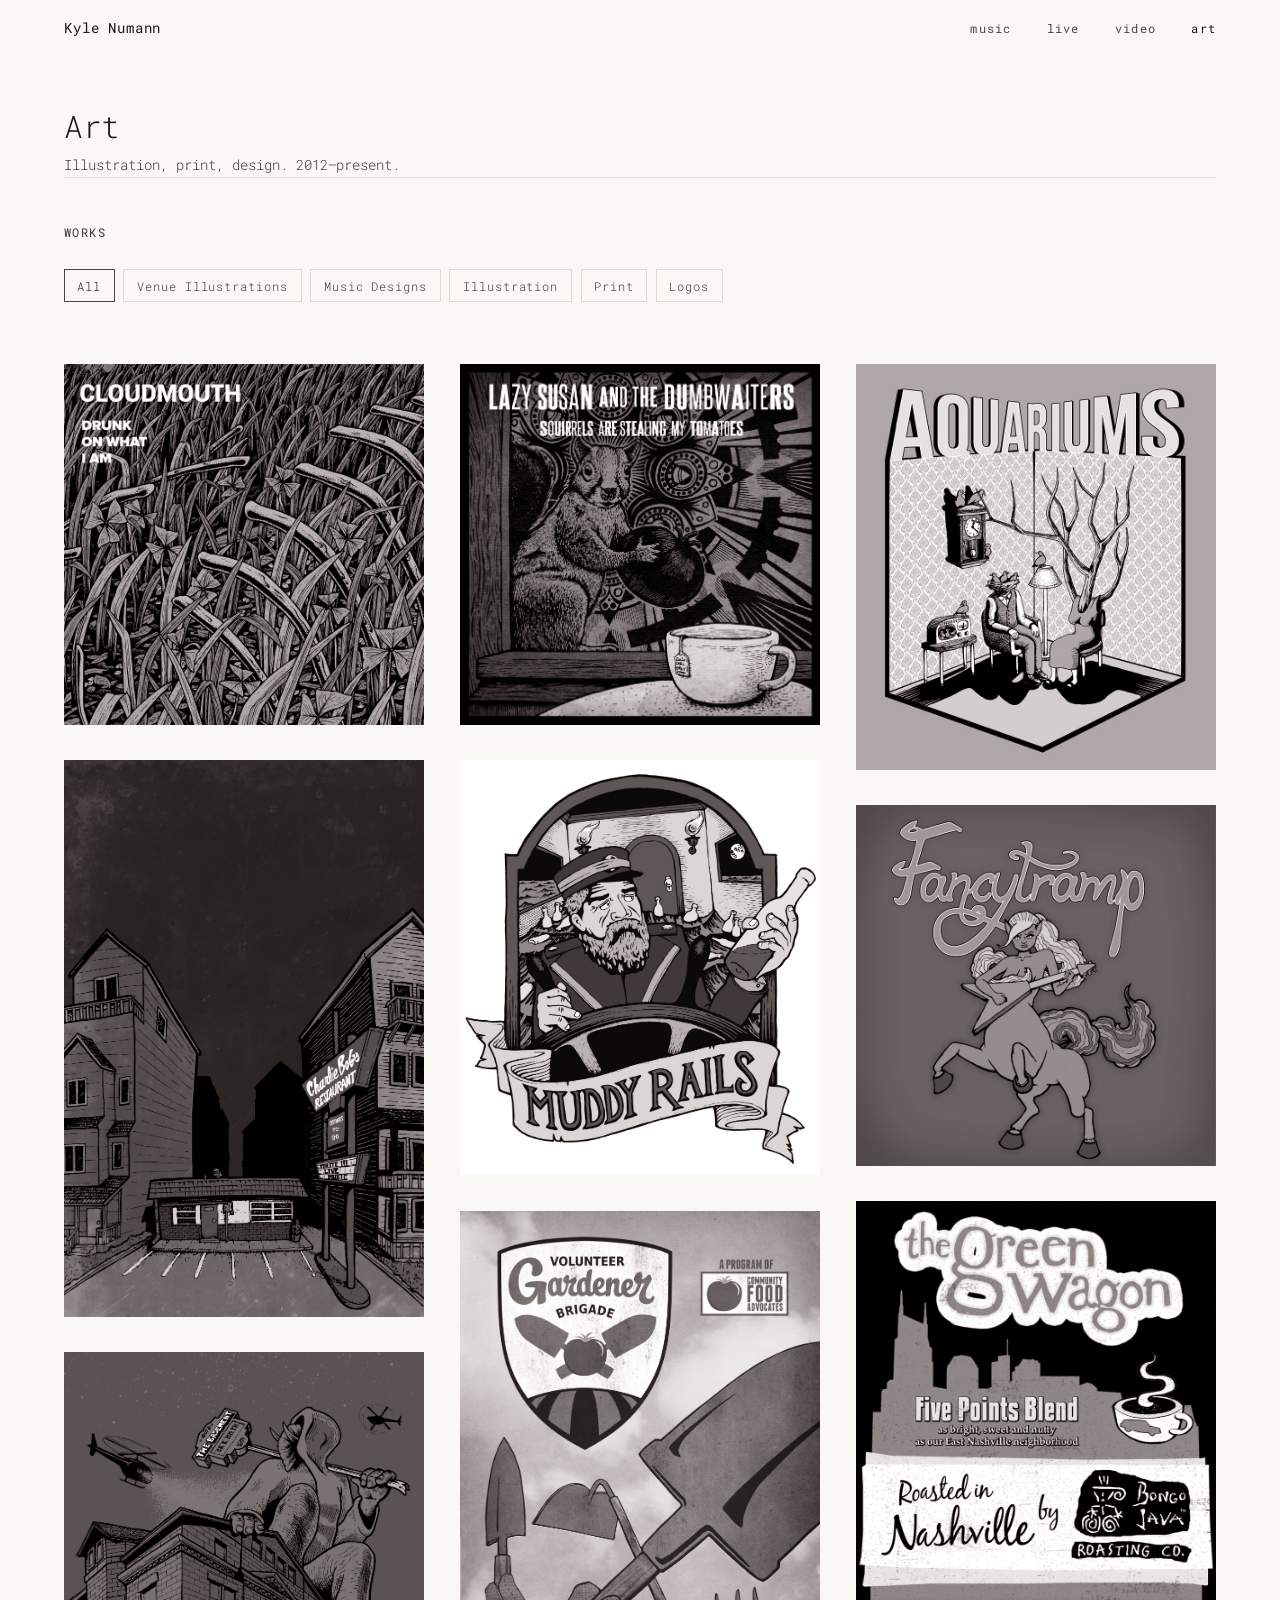
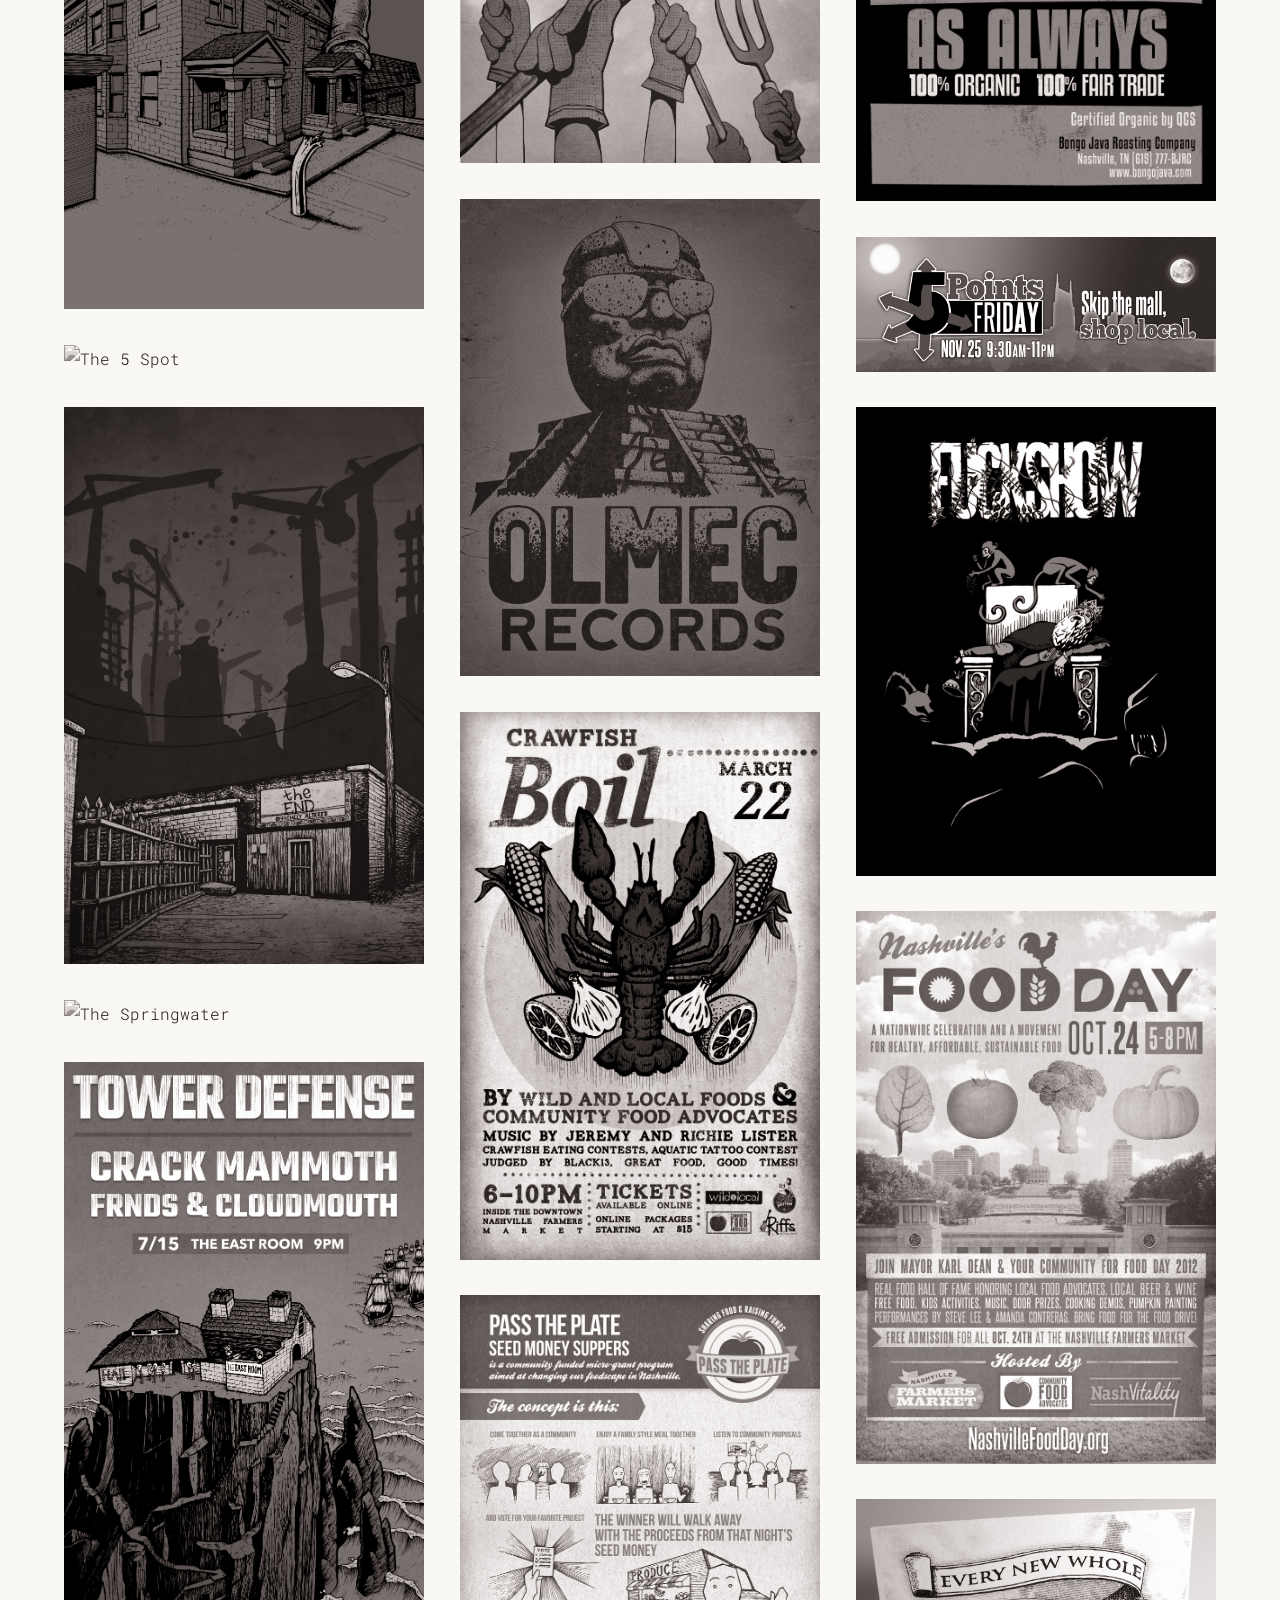
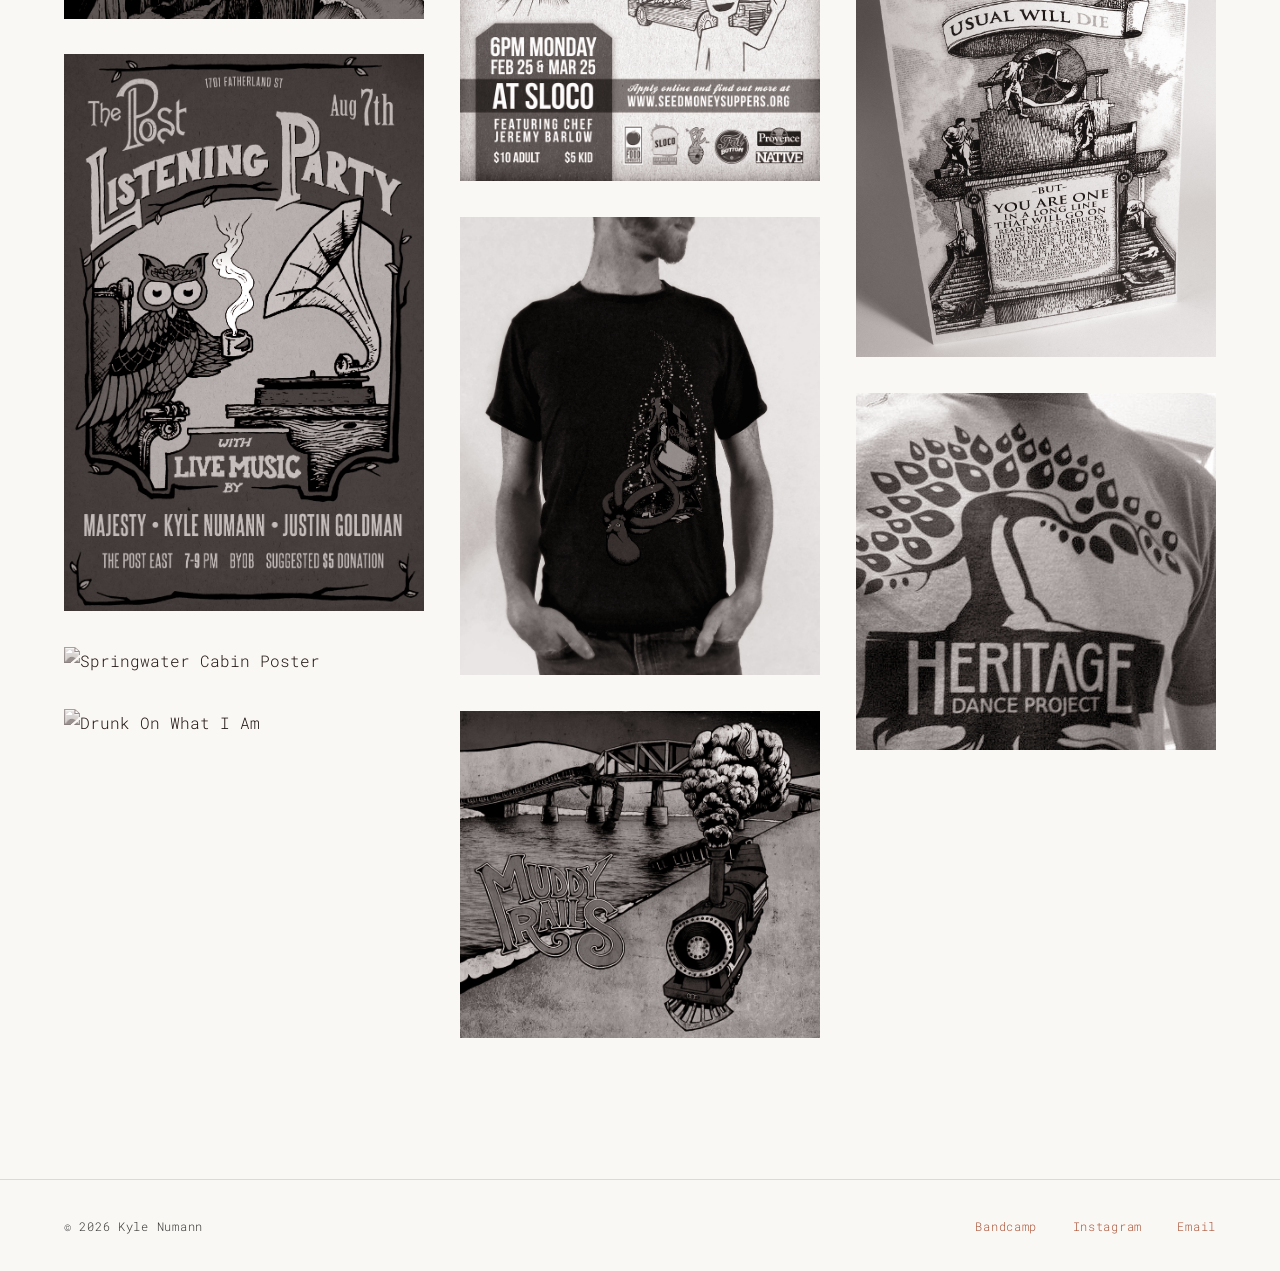
==== art/index.html @ a5feae53 "initial kyle works research and site build" ====
<!DOCTYPE html>
<html lang="en">
<head>
  <meta charset="UTF-8">
  <meta name="viewport" content="width=device-width, initial-scale=1.0">
  <title>Art — Kyle Numann</title>
  <meta name="description" content="Illustrations, prints, and visual work by Kyle Numann.">
  <link rel="stylesheet" href="/assets/css/main.css">
</head>
<body>

  <header class="site-header" role="banner">
    <div class="header-inner">
      <a href="/" class="site-logo">Kyle Numann</a>
      <nav class="site-nav" aria-label="Main navigation">
        <a href="/music/">music</a>
        <a href="/live/">live</a>
        <a href="/video/">video</a>
        <a href="/art/">art</a>
      </nav>
      <button class="nav-toggle" aria-label="Toggle navigation" aria-expanded="false">
        <span></span>
      </button>
    </div>
  </header>

  <main>
    <div class="wrap">

      <div class="page-header">
        <h1>Art</h1>
        <p class="intro">Illustration, print, design. 2012–present.</p>
      </div>

      <!-- Art Grid -->
      <section class="page-section" aria-labelledby="works-heading">
        <span class="section-label" id="works-heading">Works</span>

        <!-- Filter buttons -->
        <div class="art-filters" id="art-filters" role="group" aria-label="Filter by type">
          <button class="art-filter active" data-filter="all">All</button>
          <button class="art-filter" data-filter="venue-illustrations">Venue Illustrations</button>
          <button class="art-filter" data-filter="music-designs">Music Designs</button>
          <button class="art-filter" data-filter="Illustration">Illustration</button>
          <button class="art-filter" data-filter="Print">Print</button>
          <button class="art-filter" data-filter="Logos">Logos</button>
        </div>

        <!-- Filter description — shown when a collection filter is active -->
        <div class="art-filter-desc" id="art-filter-desc"></div>

        <!-- Grid rendered by main.js from content/data.js -->
        <div class="art-grid" id="art-grid" aria-live="polite">
          <p class="empty">Loading works…</p>
        </div>

      </section>

    </div>
  </main>

  <!-- Lightbox -->
  <div class="lightbox" id="lightbox" role="dialog" aria-modal="true" aria-label="Image viewer" tabindex="-1">
    <button class="lightbox__close" id="lightbox-close" aria-label="Close">×</button>
    <img class="lightbox__image" id="lightbox-image" src="" alt="">
    <div class="lightbox__caption" id="lightbox-caption"></div>
  </div>

  <footer class="site-footer" role="contentinfo">
    <div class="footer-inner">
      <div class="footer-copy">© 2026 Kyle Numann</div>
      <div class="footer-links">
        <a href="https://infinitelimb.bandcamp.com" target="_blank" rel="noopener">Bandcamp</a>
        <a href="https://instagram.com/kylenumann" target="_blank" rel="noopener">Instagram</a>
        <a href="mailto:kyle.numann@gmail.com">Email</a>
      </div>
    </div>
  </footer>

  <script src="/content/data.js"></script>
  <script src="/assets/js/main.js"></script>
</body>
</html>
---- assets/css/main.css ----
/* ============================================================
   KN WORKS — STYLESHEET
   Tweak the variables in :root to change the look.
   ============================================================ */

@import url('https://fonts.googleapis.com/css2?family=Roboto:wght@300;400&family=Roboto+Mono:ital,wght@0,300;0,400;0,500;1,300&display=swap');

/* ---- Custom Properties --------------------------------------- */
:root {
  /* Colors — light */
  --bg:         #f9f8f5;
  --fg:         #1a1916;
  --fg-dim:     #4a4845;
  --fg-faint:   #3a3836;
  --rule:       #dddad2;
  --accent-h:   0;
  --accent:     hsl(var(--accent-h) 50% 45%);
  --surface:    #f0efe9;

  /* Type */
  --mono:       'Roboto Mono', 'Courier New', monospace;
  --sans:       'Roboto', system-ui, sans-serif;

  --size-xs:    0.68rem;
  --size-sm:    0.8rem;
  --size-base:  0.9rem;
  --size-md:    1rem;
  --size-lg:    1.25rem;
  --size-xl:    1.75rem;
  --size-2xl:   2.75rem;
  --size-3xl:   4rem;

  /* Layout */
  --max-w:      100%;
  --gutter:     clamp(1.25rem, 5vw, 4rem);
  --nav-h:      3.25rem;

  /* Motion */
  --dur:        150ms;
  --ease:       cubic-bezier(0.4, 0, 0.2, 1);
}

@media (prefers-color-scheme: dark) {
  :root {
    --bg:       #111009;
    --fg:       #e4e2d8;
    --fg-dim:   #b8b6ac;
    --fg-faint: #c4c2b8;
    --rule:     #2a2824;
    --surface:  #1a1916;
    --accent:   hsl(var(--accent-h) 50% 62%);
  }
}

/* ---- Proportional scaling above laptop ----------------------- */
@media (min-width: 1024px) {
  html {
    /* 16px at 1024 → ~22px at 1920 → ~25px at 2560 → ~33px at 3840 */
    font-size: calc(10px + 0.6vw);
  }
}

/* ---- Reset --------------------------------------------------- */
*, *::before, *::after { box-sizing: border-box; margin: 0; padding: 0; }
html { color-scheme: light dark; scroll-behavior: smooth; }
body {
  font-family: var(--mono);
  font-size: var(--size-base);
  font-weight: 300;
  line-height: 1.7;
  background: var(--bg);
  color: var(--fg);
  -webkit-font-smoothing: antialiased;
}
img, video { display: block; max-width: 100%; height: auto; }
a { color: inherit; text-decoration: none; }
ul, ol { list-style: none; }
button { font: inherit; background: none; border: none; cursor: pointer; color: inherit; }

/* ---- Site Header -------------------------------------------- */
.site-header {
  position: sticky;
  top: 0;
  z-index: 100;
  height: var(--nav-h);
  background: var(--bg);
  border-bottom: 1px solid transparent;
  transition: border-color var(--dur) var(--ease);
}
.site-header.scrolled { border-color: var(--rule); }

.header-inner {
  display: flex;
  align-items: center;
  justify-content: space-between;
  height: 100%;
  max-width: var(--max-w);
  margin-inline: auto;
  padding-inline: var(--gutter);
}

.site-logo {
  font-size: var(--size-sm);
  font-weight: 400;
  letter-spacing: 0.06em;
  color: var(--fg);
}
.site-logo:hover { color: var(--fg-dim); }

.site-nav {
  display: flex;
  gap: 2rem;
}
.site-nav a {
  font-size: var(--size-xs);
  font-weight: 400;
  letter-spacing: 0.1em;
  color: var(--fg-dim);
  transition: color var(--dur);
}
.site-nav a:hover,
.site-nav a[aria-current="page"] { color: var(--fg); }

.nav-toggle {
  display: none;
  width: 32px; height: 32px;
  align-items: center;
  justify-content: center;
}
.nav-toggle span,
.nav-toggle span::before,
.nav-toggle span::after {
  display: block;
  width: 18px; height: 1px;
  background: var(--fg);
  transition: transform 200ms var(--ease), opacity var(--dur) var(--ease);
}
.nav-toggle span { position: relative; }
.nav-toggle span::before,
.nav-toggle span::after { content: ''; position: absolute; left: 0; }
.nav-toggle span::before { top: -5px; }
.nav-toggle span::after  { top:  5px; }
.nav-toggle[aria-expanded="true"] span { background: transparent; }
.nav-toggle[aria-expanded="true"] span::before { transform: rotate(45deg) translate(3px, 3px); }
.nav-toggle[aria-expanded="true"] span::after  { transform: rotate(-45deg) translate(3px, -3px); }

@media (max-width: 600px) {
  .nav-toggle { display: flex; }
  .site-nav {
    display: none;
    position: fixed;
    inset: var(--nav-h) 0 0 0;
    background: var(--bg);
    flex-direction: column;
    padding: 2rem var(--gutter);
    gap: 0;
    border-top: 1px solid var(--rule);
  }
  .site-nav.open { display: flex; }
  .site-nav a {
    font-size: var(--size-md);
    padding-block: 0.85rem;
    border-bottom: 1px solid var(--rule);
  }
}

/* ---- Layout -------------------------------------------------- */
.wrap {
  max-width: var(--max-w);
  margin-inline: auto;
  padding-inline: var(--gutter);
}

.page-section {
  padding-block: 2.5rem;
  border-top: 1px solid var(--rule);
}
.page-section:first-child { border-top: none; }

.section-label {
  font-size: var(--size-xs);
  font-weight: 400;
  letter-spacing: 0.12em;
  color: var(--fg-faint);
  text-transform: uppercase;
  margin-bottom: 1.5rem;
  display: block;
}

/* ---- Site Footer -------------------------------------------- */
.site-footer {
  border-top: 1px solid var(--rule);
  padding-block: 2rem;
  margin-top: 4rem;
}
.footer-inner {
  display: flex;
  align-items: center;
  justify-content: space-between;
  flex-wrap: wrap;
  gap: 1rem;
  max-width: var(--max-w);
  margin-inline: auto;
  padding-inline: var(--gutter);
}
.footer-links {
  display: flex;
  gap: 2rem;
}
.footer-links a {
  font-size: var(--size-xs);
  color: var(--accent);
  letter-spacing: 0.06em;
}
.footer-links a:hover { opacity: 0.7; }
.footer-copy {
  font-size: var(--size-xs);
  color: var(--fg-faint);
  letter-spacing: 0.06em;
}

/* ---- Home: Intro -------------------------------------------- */
.home-intro {
  padding-block: clamp(2rem, 5vw, 3.5rem) 2rem;
  display: grid;
  grid-template-columns: 1fr 1fr;
  grid-template-rows: auto;
  column-gap: 3rem;
  align-items: start;
}
.home-intro__text { grid-column: 1; }
.home-intro__photo {
  grid-column: 2;
  grid-row: 1 / 4;
  width: 100%;
  align-self: start;
  margin-top: -1.5rem;
  margin-right: -2rem;
  margin-bottom: -3rem;
  position: relative;
  overflow: visible;
}
.home-intro__photo img {
  width: 100%;
  height: auto;
  display: block;
  opacity: 1;
  filter: grayscale(0.8);
  mask-image: linear-gradient(to bottom, rgba(0,0,0,0.6) 0%, rgba(0,0,0,0.3) 60%, transparent 100%);
  -webkit-mask-image: linear-gradient(to bottom, rgba(0,0,0,0.6) 0%, rgba(0,0,0,0.3) 60%, transparent 100%);
  transition: opacity 400ms var(--ease), filter 400ms var(--ease);
}
.home-intro__photo img:hover {
  opacity: 1;
  filter: grayscale(0);
}
.home-intro__name {
  font-size: clamp(var(--size-lg), 2vw, var(--size-xl));
  font-weight: 300;
  letter-spacing: -0.02em;
  line-height: 1.05;
  margin-bottom: 0.5rem;
}
.home-intro__sub {
  font-size: var(--size-sm);
  color: var(--fg-dim);
  letter-spacing: 0.06em;
  margin-bottom: 1.5rem;
}
@media (max-width: 540px) {
  .home-intro { grid-template-columns: 1fr; }
  .home-intro__photo { display: none; }
}
.home-intro__bio {
  font-size: var(--size-base);
  color: var(--fg-dim);
  font-weight: 300;
  max-width: 52ch;
  line-height: 1.75;
}
.home-intro__bio a {
  color: var(--accent);
  border-bottom: 1px solid transparent;
}
.home-intro__bio a:hover { border-color: var(--accent); }
.home-intro__links {
  display: flex;
  flex-wrap: wrap;
  gap: 0.25rem 1.5rem;
  margin-top: 1.75rem;
}
.home-intro__link {
  font-size: var(--size-xs);
  letter-spacing: 0.1em;
  color: var(--accent);
}
.home-intro__link:hover { opacity: 0.7; }

/* ---- Latest release (home) ---------------------------------- */
.latest-release__title {
  font-size: var(--size-md);
  font-weight: 400;
  letter-spacing: 0.02em;
  margin-bottom: 0.3rem;
}
.latest-release__meta {
  font-size: var(--size-xs);
  color: var(--fg-faint);
  letter-spacing: 0.06em;
  margin-bottom: 1.25rem;
}
.latest-release__embed {
  max-width: 560px;
  margin-bottom: 1rem;
}
.latest-release__link {
  font-size: var(--size-xs);
  color: var(--accent);
  letter-spacing: 0.08em;
}
.latest-release__link:hover { opacity: 0.7; }

/* ---- Row list (shows, releases) ----------------------------- */
.row-list { width: 100%; }

.row-item {
  display: grid;
  grid-template-columns: 9rem 1fr auto;
  align-items: baseline;
  gap: 0 2rem;
  padding-block: 0.65rem;
  border-bottom: 1px solid var(--rule);
  font-size: var(--size-sm);
  transition: background var(--dur);
}
.row-item:first-child { border-top: 1px solid var(--rule); }

.row-item__date {
  color: var(--fg-faint);
  font-size: var(--size-xs);
  letter-spacing: 0.05em;
  white-space: nowrap;
}
.row-item__main { color: var(--fg); }
.row-item__main strong { font-weight: 400; }
.row-item__sub {
  display: block;
  font-size: var(--size-xs);
  color: var(--fg-faint);
  margin-top: 0.1rem;
}
.row-item__tag {
  font-size: var(--size-xs);
  color: var(--fg-faint);
  letter-spacing: 0.06em;
  white-space: nowrap;
  text-align: right;
}
.row-item__tag a { color: var(--accent); }
.row-item__tag a:hover { opacity: 0.7; }

/* Upcoming highlight */
.row-item--upcoming .row-item__date { color: var(--fg-dim); }
.row-item--upcoming .row-item__main { color: var(--fg); }

@media (max-width: 640px) {
  .row-item {
    grid-template-columns: 7rem 1fr;
    grid-template-rows: auto auto;
  }
  .row-item__tag {
    grid-column: 2;
    text-align: left;
    margin-top: 0.15rem;
  }
}

/* ---- Year divider ------------------------------------------- */
.year-divider {
  font-size: var(--size-xs);
  color: var(--fg-faint);
  letter-spacing: 0.1em;
  padding-block: 1.5rem 0.5rem;
}
.year-divider:first-child { padding-top: 0; }

/* ---- Release list ------------------------------------------- */
.release-list { width: 100%; }

.release-item {
  display: grid;
  grid-template-columns: 4.5rem 1fr auto;
  align-items: center;
  gap: 0 1.25rem;
  padding-block: 0.75rem;
  border-bottom: 1px solid var(--rule);
  font-size: var(--size-sm);
}
.release-item:first-child { border-top: 1px solid var(--rule); }

.release-item__cover {
  width: 4.5rem;
  height: 4.5rem;
  background: var(--surface);
  border: 1px solid var(--rule);
  overflow: hidden;
}
.release-item__cover img {
  width: 100%;
  height: 100%;
  object-fit: cover;
  filter: grayscale(0.6);
  transition: filter 300ms var(--ease);
}
.release-item:hover .release-item__cover img { filter: grayscale(0); }

.release-item__year {
  font-size: var(--size-xs);
  color: var(--fg-faint);
  letter-spacing: 0.05em;
}
.release-item__title { color: var(--fg); font-weight: 400; }
.release-item__artist {
  display: block;
  font-size: var(--size-xs);
  color: var(--fg-faint);
  margin-top: 0.1rem;
}
.release-item__type {
  font-size: var(--size-xs);
  color: var(--fg-faint);
  letter-spacing: 0.05em;
}
.release-item__link {
  font-size: var(--size-xs);
  color: var(--accent);
  letter-spacing: 0.05em;
}
.release-item__link:hover { opacity: 0.7; }

@media (max-width: 640px) {
  .release-item {
    grid-template-columns: 3.5rem 1fr;
  }
  .release-item__cover { width: 3.5rem; height: 3.5rem; }
  .release-item__link {
    grid-column: 2;
    margin-top: 0.15rem;
  }
}

/* ---- Projects list ------------------------------------------ */
.project-list { width: 100%; }
.project-item {
  display: grid;
  grid-template-columns: 1fr auto;
  align-items: baseline;
  gap: 0 2rem;
  padding-block: 0.85rem;
  border-bottom: 1px solid var(--rule);
}
.project-item:first-child { border-top: 1px solid var(--rule); }
.project-item__name {
  font-size: var(--size-md);
  font-weight: 300;
  color: var(--fg);
}
.project-item__name a { color: var(--accent); }
.project-item__name a:hover { opacity: 0.7; }
.project-item__desc {
  font-size: var(--size-xs);
  color: var(--fg-faint);
  margin-top: 0.2rem;
  display: block;
}
.project-item__link {
  font-size: var(--size-xs);
  color: var(--accent);
  letter-spacing: 0.08em;
}
.project-item__link:hover { opacity: 0.7; }

/* ---- Page header -------------------------------------------- */
.page-header {
  padding-block: clamp(1.75rem, 4vw, 3rem) 0;
}
.page-header h1 {
  font-size: clamp(var(--size-lg), 3vw, var(--size-xl));
  font-weight: 300;
  letter-spacing: -0.01em;
  line-height: 1.1;
}
.page-header .intro {
  margin-top: 0.6rem;
  font-size: var(--size-sm);
  color: var(--fg-faint);
  font-weight: 300;
  max-width: 60ch;
}

/* ---- Ambient Sundays block ---------------------------------- */
.as-block {
  padding: 2rem 0;
}
.as-block__title {
  font-size: var(--size-md);
  font-weight: 400;
  letter-spacing: 0.02em;
  margin-bottom: 0.4rem;
}
.as-block__desc {
  font-size: var(--size-sm);
  color: var(--fg-dim);
  max-width: 55ch;
  margin-bottom: 1rem;
}
.as-block__links {
  display: flex;
  gap: 2rem;
}
.as-block__links a {
  font-size: var(--size-xs);
  color: var(--accent);
  letter-spacing: 0.08em;
}
.as-block__links a:hover { opacity: 0.7; }

/* ---- Embed -------------------------------------------------- */
.embed-wrap {
  border: 1px solid var(--rule);
}
.embed-wrap iframe {
  display: block;
  width: 100%;
  border: none;
}
.embeds { display: flex; flex-direction: column; gap: 1px; max-width: 560px; }

/* ---- Video grid --------------------------------------------- */
.video-list { display: flex; flex-direction: column; gap: 3rem; }
.video-item__embed {
  position: relative;
  aspect-ratio: 16/9;
  background: var(--surface);
  border: 1px solid var(--rule);
}
.video-item__embed iframe {
  position: absolute;
  inset: 0;
  width: 100%; height: 100%;
  border: none;
}
.video-item__info {
  display: flex;
  align-items: baseline;
  gap: 1.5rem;
  margin-top: 0.65rem;
  flex-wrap: wrap;
}
.video-item__title {
  font-size: var(--size-sm);
  font-weight: 400;
  color: var(--fg);
}
.video-item__meta {
  font-size: var(--size-xs);
  color: var(--fg-faint);
  letter-spacing: 0.05em;
}

/* ---- Art grid ----------------------------------------------- */
.art-filter-desc {
  font-size: var(--size-xs);
  color: var(--fg-faint);
  max-width: 60ch;
  line-height: 1.6;
  margin-bottom: 0.5rem;
}
.art-filter-desc:empty { display: none; }

.art-filters {
  display: flex;
  gap: 0.5rem;
  flex-wrap: wrap;
  margin-bottom: 2rem;
}
.art-filter {
  font-size: var(--size-xs);
  letter-spacing: 0.08em;
  padding: 0.3rem 0.7rem;
  border: 1px solid var(--rule);
  color: var(--fg-faint);
  cursor: pointer;
  transition: all var(--dur) var(--ease);
}
.art-filter:hover,
.art-filter.active {
  border-color: var(--fg-dim);
  color: var(--fg);
}

.art-grid {
  columns: 3;
  column-gap: 2rem;
  padding: 1.5rem 0;
}
.art-item {
  break-inside: avoid;
  margin-bottom: 2rem;
  cursor: pointer;
  position: relative;
  overflow: hidden;
  display: block;
}
.art-item::after {
  content: '';
  position: absolute;
  inset: 0;
  background: var(--accent);
  opacity: 0.08;
  mix-blend-mode: color;
  pointer-events: none;
  transition: opacity 500ms ease;
}
.art-item:hover::after { opacity: 0; }
.art-item img {
  display: block;
  width: 100%;
  filter: grayscale(1);
  transition: filter 500ms ease;
}
.art-item:hover img {
  filter: grayscale(0);
}
.art-item__overlay {
  position: absolute;
  bottom: 0; left: 0; right: 0;
  background: linear-gradient(transparent, rgba(0,0,0,0.75));
  padding: 1.25rem 0.85rem 0.85rem;
  opacity: 0;
  transition: opacity 500ms ease;
}
.art-item:hover .art-item__overlay { opacity: 1; }
.art-item__title {
  font-size: var(--size-xs);
  color: rgba(255,255,255,0.9);
  font-weight: 400;
  letter-spacing: 0.04em;
}
.art-item__type {
  font-size: 0.62rem;
  color: rgba(255,255,255,0.5);
  letter-spacing: 0.06em;
  margin-top: 0.1rem;
}

@media (max-width: 760px) { .art-grid { columns: 2; } }
@media (max-width: 440px) { .art-grid { columns: 1; } }

/* ---- Home: Featured art ------------------------------------- */
.home-art {
  display: grid;
  grid-template-columns: repeat(4, 1fr);
  gap: 2rem;
}
.home-art__item {
  cursor: pointer;
  position: relative;
  overflow: hidden;
}
.home-art__item::after {
  content: '';
  position: absolute;
  inset: 0;
  background: var(--accent);
  opacity: 0.08;
  mix-blend-mode: color;
  pointer-events: none;
  transition: opacity 500ms ease;
}
.home-art__item:hover::after { opacity: 0;
  aspect-ratio: 1;
}
.home-art__item img {
  display: block;
  width: 100%;
  height: 100%;
  object-fit: cover;
  filter: grayscale(1);
  transition: filter 350ms var(--ease);
}
.home-art__item:hover img { filter: grayscale(0); }
.home-art__link {
  display: block;
  font-size: var(--size-xs);
  color: var(--accent);
  letter-spacing: 0.08em;
  margin-top: 1.25rem;
}
.home-art__link:hover { opacity: 0.7; }
@media (max-width: 540px) { .home-art { grid-template-columns: repeat(2, 1fr); } }

/* ---- Lightbox ----------------------------------------------- */
.lightbox {
  position: fixed;
  inset: 0;
  z-index: 200;
  background: color-mix(in srgb, var(--bg) 95%, transparent);
  backdrop-filter: blur(16px);
  display: flex;
  flex-direction: column;
  align-items: center;
  overflow-y: auto;
  padding: 3rem 2rem 4rem;
  opacity: 0;
  pointer-events: none;
  transition: opacity 200ms var(--ease);
}
.lightbox.open { opacity: 1; pointer-events: all; }
.lightbox__image {
  max-width: min(100%, 1400px);
  box-shadow: 0 0 0 1px var(--rule);
  cursor: zoom-in;
  transition: transform 300ms ease;
  transform-origin: top center;
}
.lightbox__image.zoomed {
  max-width: none;
  width: 150%;
  cursor: zoom-out;
}
.lightbox__close {
  position: fixed;
  top: 1.25rem; right: 1.5rem;
  font-size: var(--size-sm);
  font-weight: 400;
  letter-spacing: 0.08em;
  color: var(--fg);
  line-height: 1;
  padding: 0.5rem 0.75rem;
  z-index: 201;
  background: color-mix(in srgb, var(--bg) 85%, transparent);
  backdrop-filter: blur(8px);
  border: 1px solid var(--rule);
}
.lightbox__close:hover { color: var(--fg); background: var(--bg); }
.lightbox__caption {
  margin-top: 1rem;
  font-size: var(--size-xs);
  color: var(--fg-faint);
  letter-spacing: 0.06em;
  text-align: center;
  flex-shrink: 0;
}

/* ---- Empty state -------------------------------------------- */
.empty {
  font-size: var(--size-sm);
  color: var(--fg-faint);
  padding-block: 1.5rem 0;
  font-style: italic;
}

/* ---- Collections -------------------------------------------- */
.collection-list { display: flex; flex-direction: column; gap: 0; }
.collection-item {
  padding-block: 0.85rem;
  border-bottom: 1px solid var(--rule);
}
.collection-item:first-child { border-top: 1px solid var(--rule); }
.collection-item__title {
  font-size: var(--size-sm);
  font-weight: 400;
  color: var(--fg);
  margin-bottom: 0.2rem;
}
.collection-item__desc {
  font-size: var(--size-xs);
  color: var(--fg-faint);
  max-width: 60ch;
}

/* ---- Easter egg --------------------------------------------- */
.egg {
  display: none;
  position: fixed;
  bottom: 2rem;
  left: 50%;
  transform: translateX(-50%);
  background: var(--bg);
  border: 1px solid var(--rule);
  padding: 0.6rem 1.25rem;
  font-size: var(--size-xs);
  color: var(--fg-faint);
  letter-spacing: 0.06em;
  z-index: 300;
  white-space: nowrap;
}
.egg.visible {
  display: block;
  animation: fadeInUp 0.35s var(--ease) both, fadeOut 0.35s 3.65s var(--ease) both;
}
@keyframes fadeInUp {
  from { opacity: 0; transform: translateX(-50%) translateY(6px); }
  to   { opacity: 1; transform: translateX(-50%) translateY(0); }
}
@keyframes fadeOut { to { opacity: 0; } }

/* ---- Utilities ---------------------------------------------- */
.visually-hidden {
  position: absolute; width: 1px; height: 1px;
  overflow: hidden; clip: rect(0,0,0,0); white-space: nowrap;
}
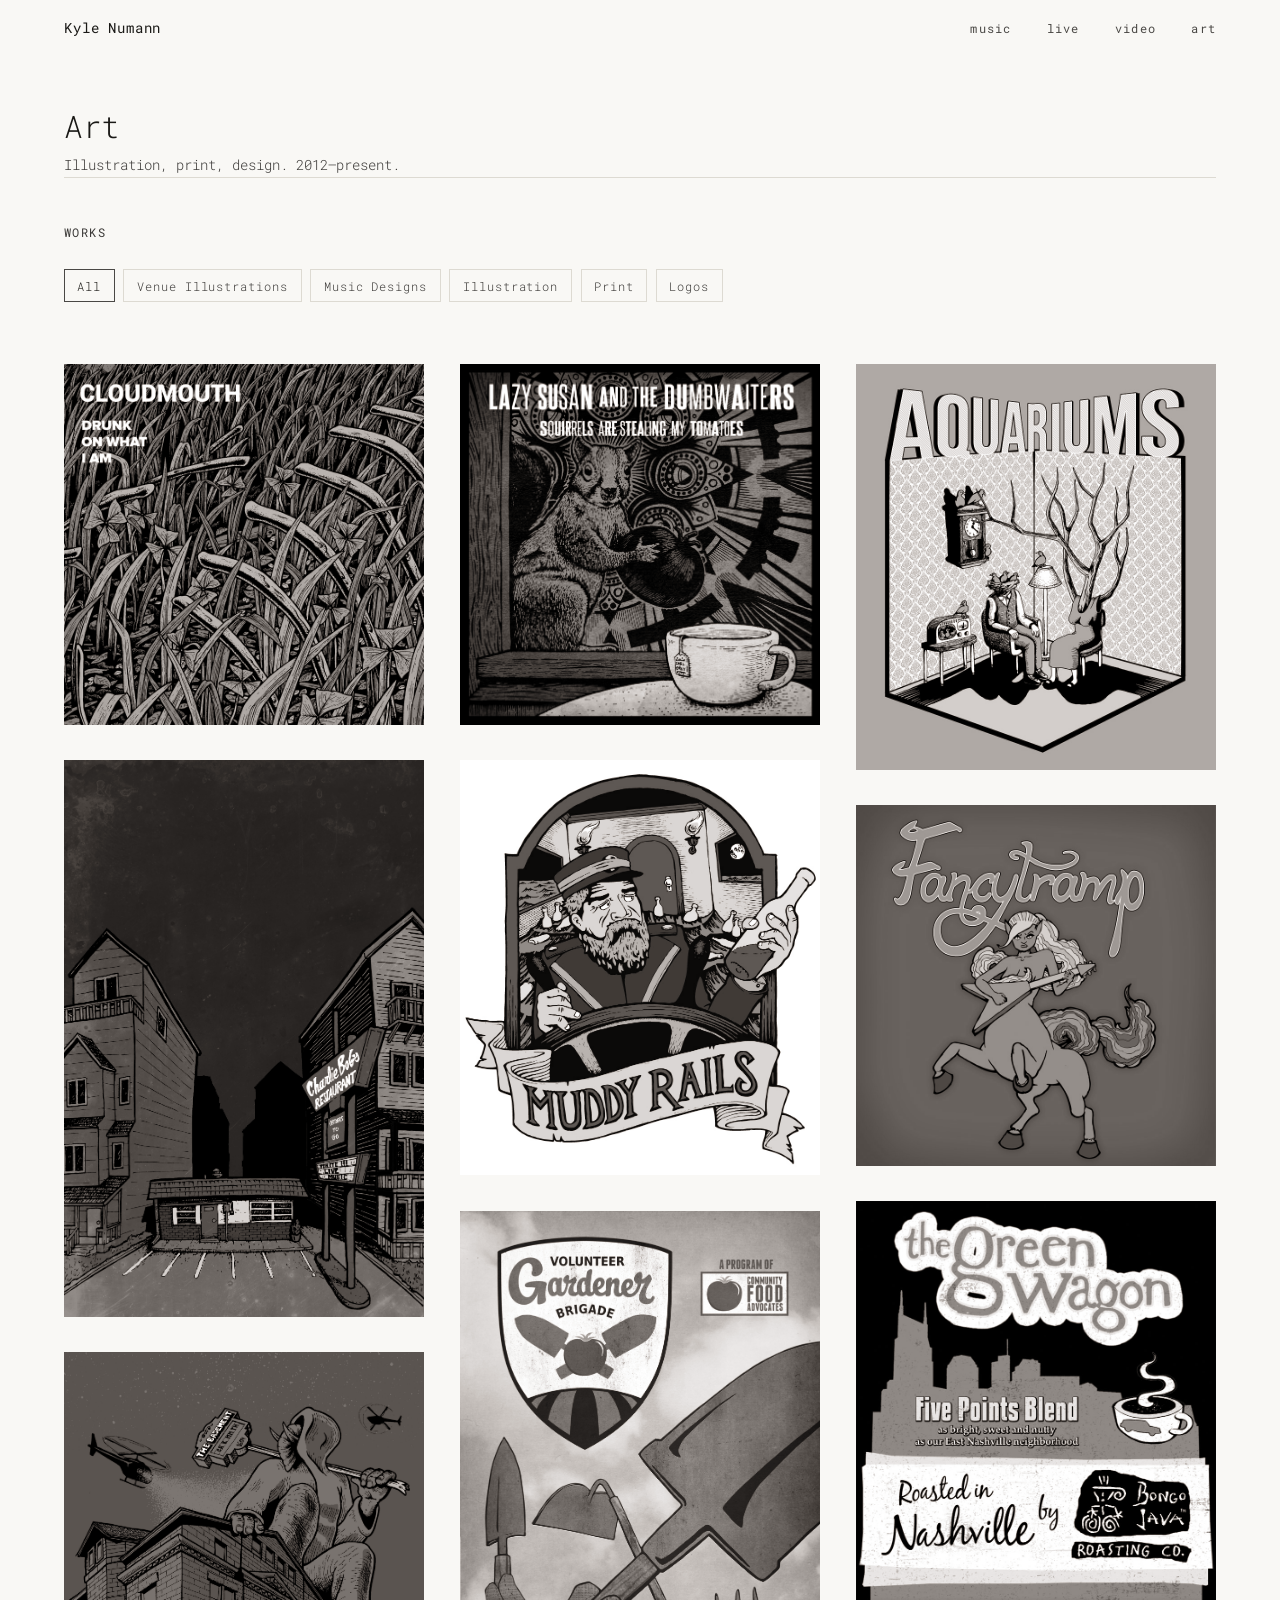
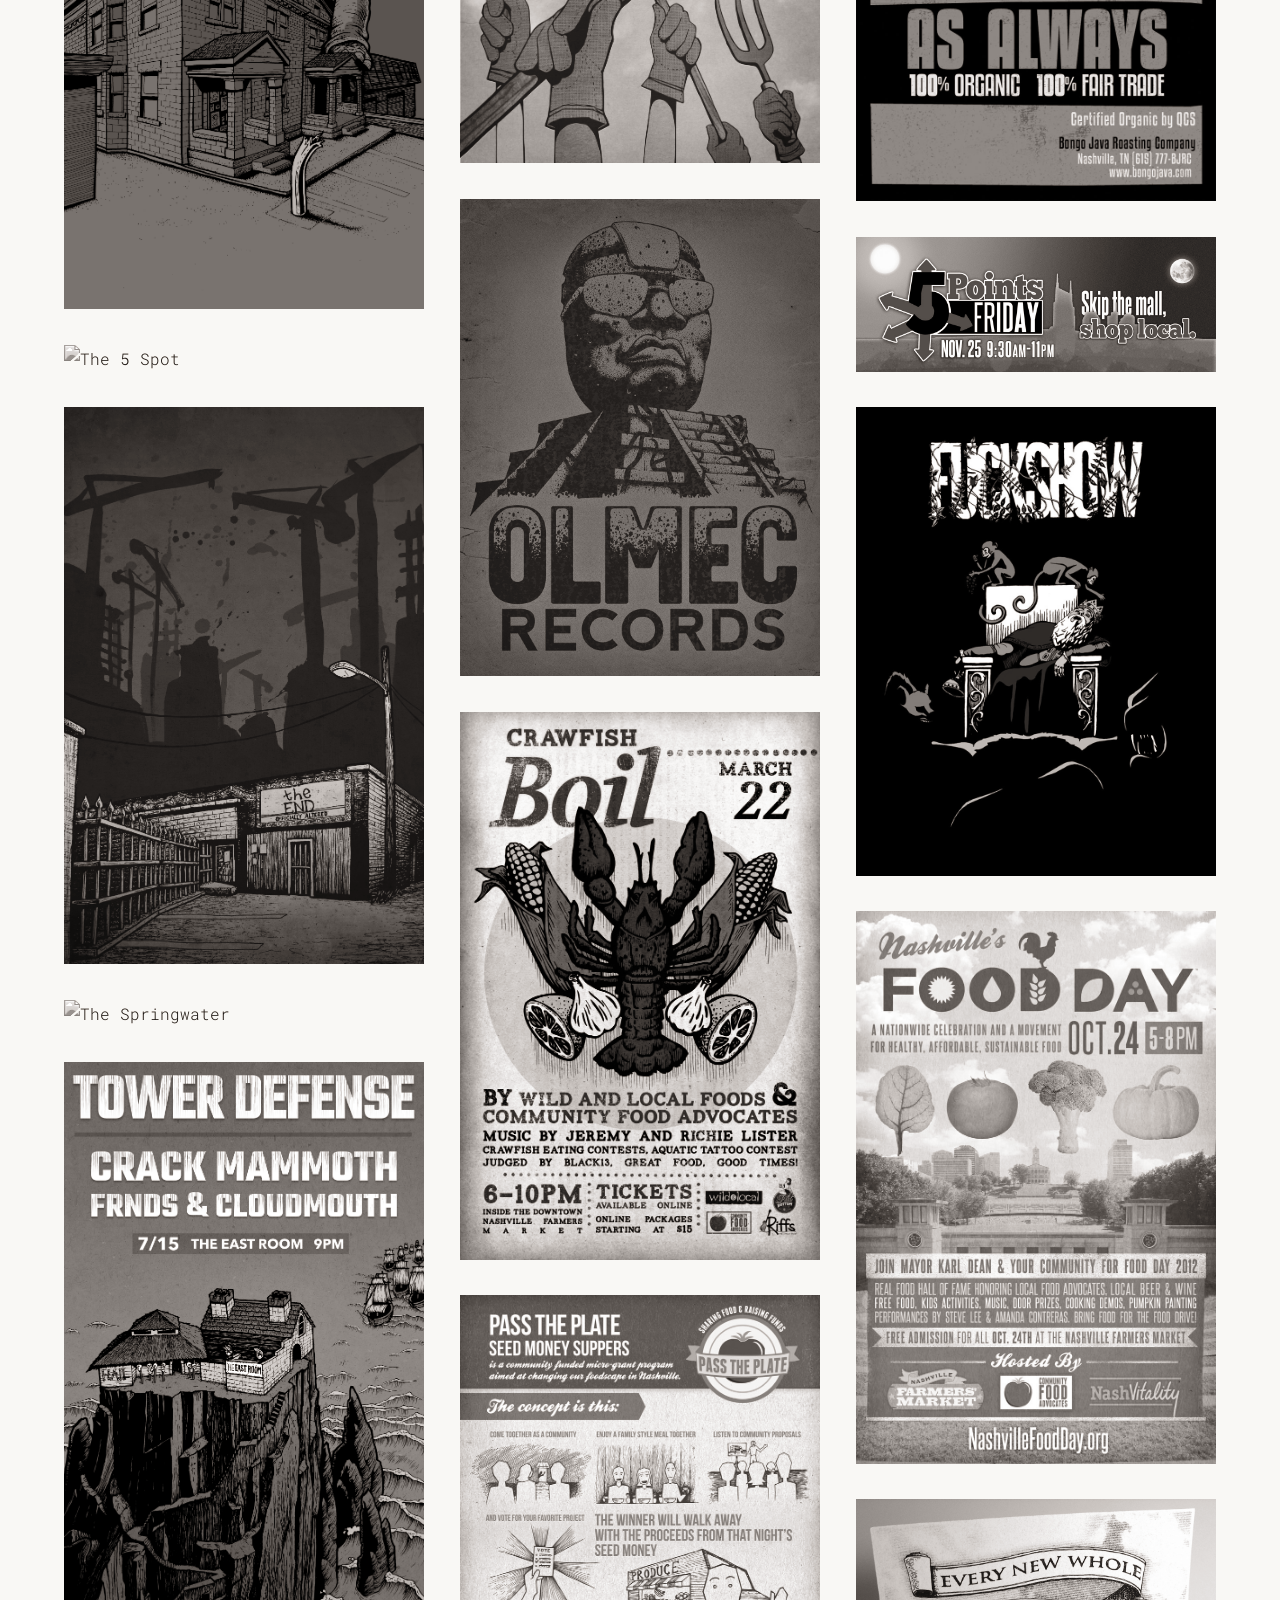
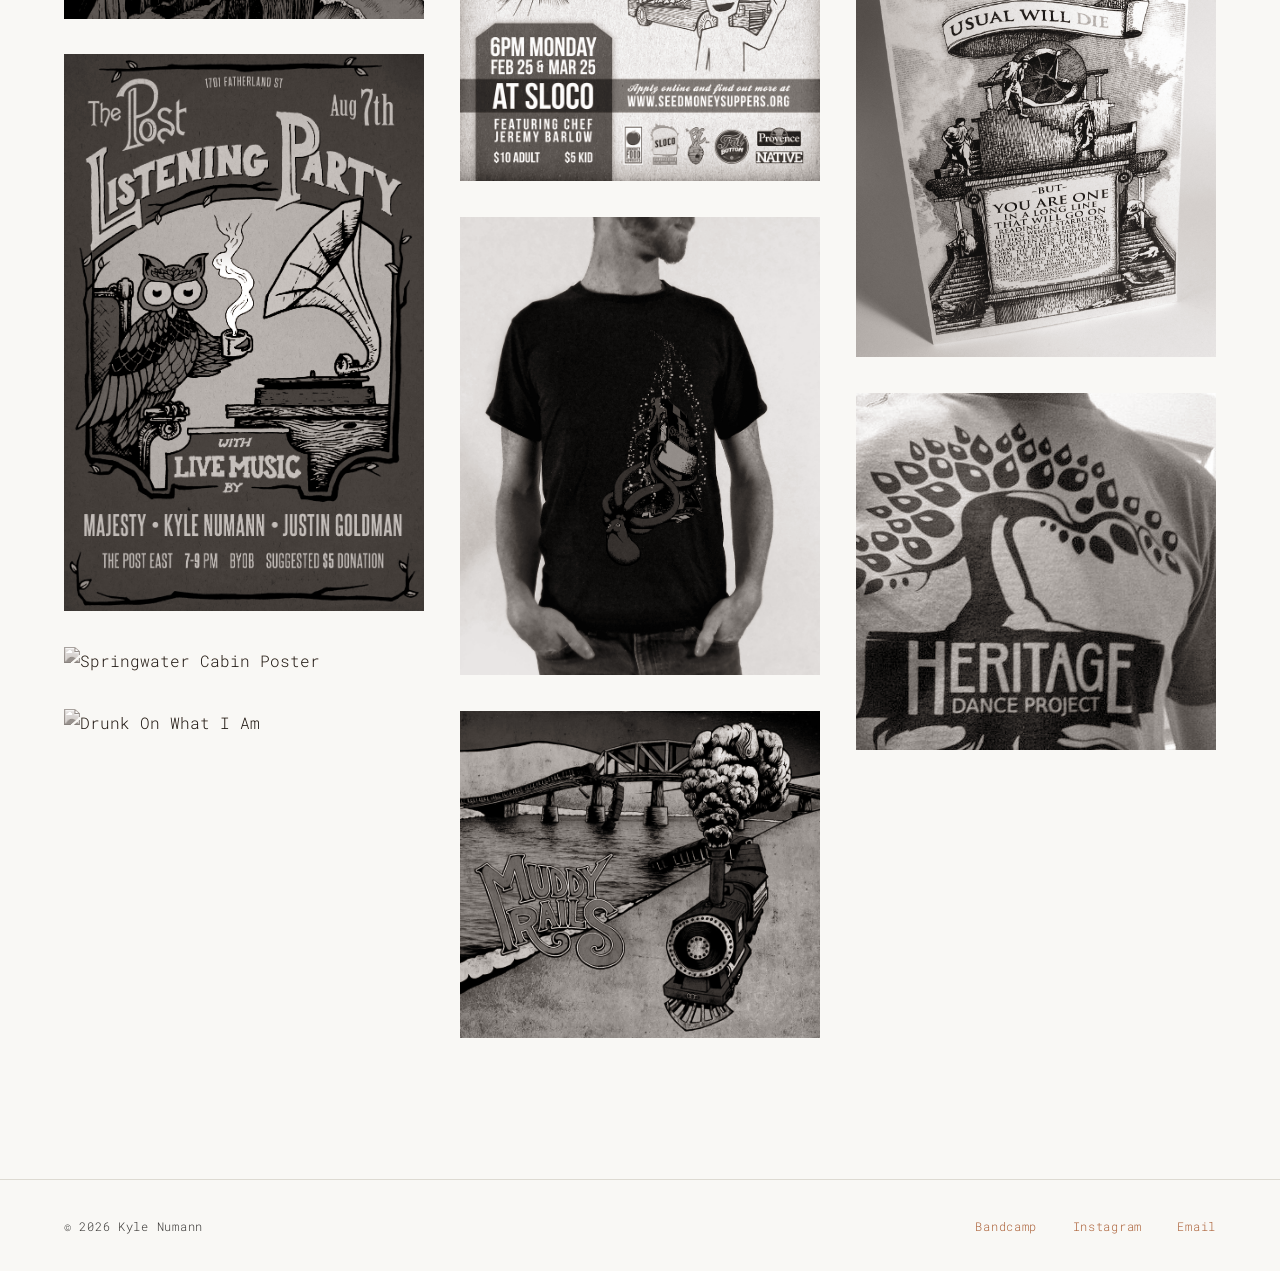
==== commit ba544a92: "fix relative paths for github pages" ====
--- a/art/index.html
+++ b/art/index.html
@@ -5,18 +5,18 @@
   <meta name="viewport" content="width=device-width, initial-scale=1.0">
   <title>Art — Kyle Numann</title>
   <meta name="description" content="Illustrations, prints, and visual work by Kyle Numann.">
-  <link rel="stylesheet" href="/assets/css/main.css">
+  <link rel="stylesheet" href="../assets/css/main.css">
 </head>
 <body>
 
   <header class="site-header" role="banner">
     <div class="header-inner">
-      <a href="/" class="site-logo">Kyle Numann</a>
+      <a href="../" class="site-logo">Kyle Numann</a>
       <nav class="site-nav" aria-label="Main navigation">
-        <a href="/music/">music</a>
-        <a href="/live/">live</a>
-        <a href="/video/">video</a>
-        <a href="/art/">art</a>
+        <a href="../music/">music</a>
+        <a href="../live/">live</a>
+        <a href="../video/">video</a>
+        <a href="../art/">art</a>
       </nav>
       <button class="nav-toggle" aria-label="Toggle navigation" aria-expanded="false">
         <span></span>
@@ -77,7 +77,7 @@
     </div>
   </footer>
 
-  <script src="/content/data.js"></script>
-  <script src="/assets/js/main.js"></script>
+  <script src="../content/data.js"></script>
+  <script src="../assets/js/main.js"></script>
 </body>
 </html>
--- a/assets/css/main.css
+++ b/assets/css/main.css
@@ -234,9 +234,7 @@
   grid-row: 1 / 4;
   width: 100%;
   align-self: start;
-  margin-top: -1.5rem;
-  margin-right: -2rem;
-  margin-bottom: -3rem;
+  padding: 5%;
   position: relative;
   overflow: visible;
 }
@@ -244,15 +242,13 @@
   width: 100%;
   height: auto;
   display: block;
-  opacity: 1;
-  filter: grayscale(0.8);
-  mask-image: linear-gradient(to bottom, rgba(0,0,0,0.6) 0%, rgba(0,0,0,0.3) 60%, transparent 100%);
-  -webkit-mask-image: linear-gradient(to bottom, rgba(0,0,0,0.6) 0%, rgba(0,0,0,0.3) 60%, transparent 100%);
-  transition: opacity 400ms var(--ease), filter 400ms var(--ease);
+  opacity: 0.7;
+  filter: saturate(0.2);
+  transition: opacity 500ms ease, filter 500ms ease;
 }
 .home-intro__photo img:hover {
   opacity: 1;
-  filter: grayscale(0);
+  filter: saturate(1);
 }
 .home-intro__name {
   font-size: clamp(var(--size-lg), 2vw, var(--size-xl));
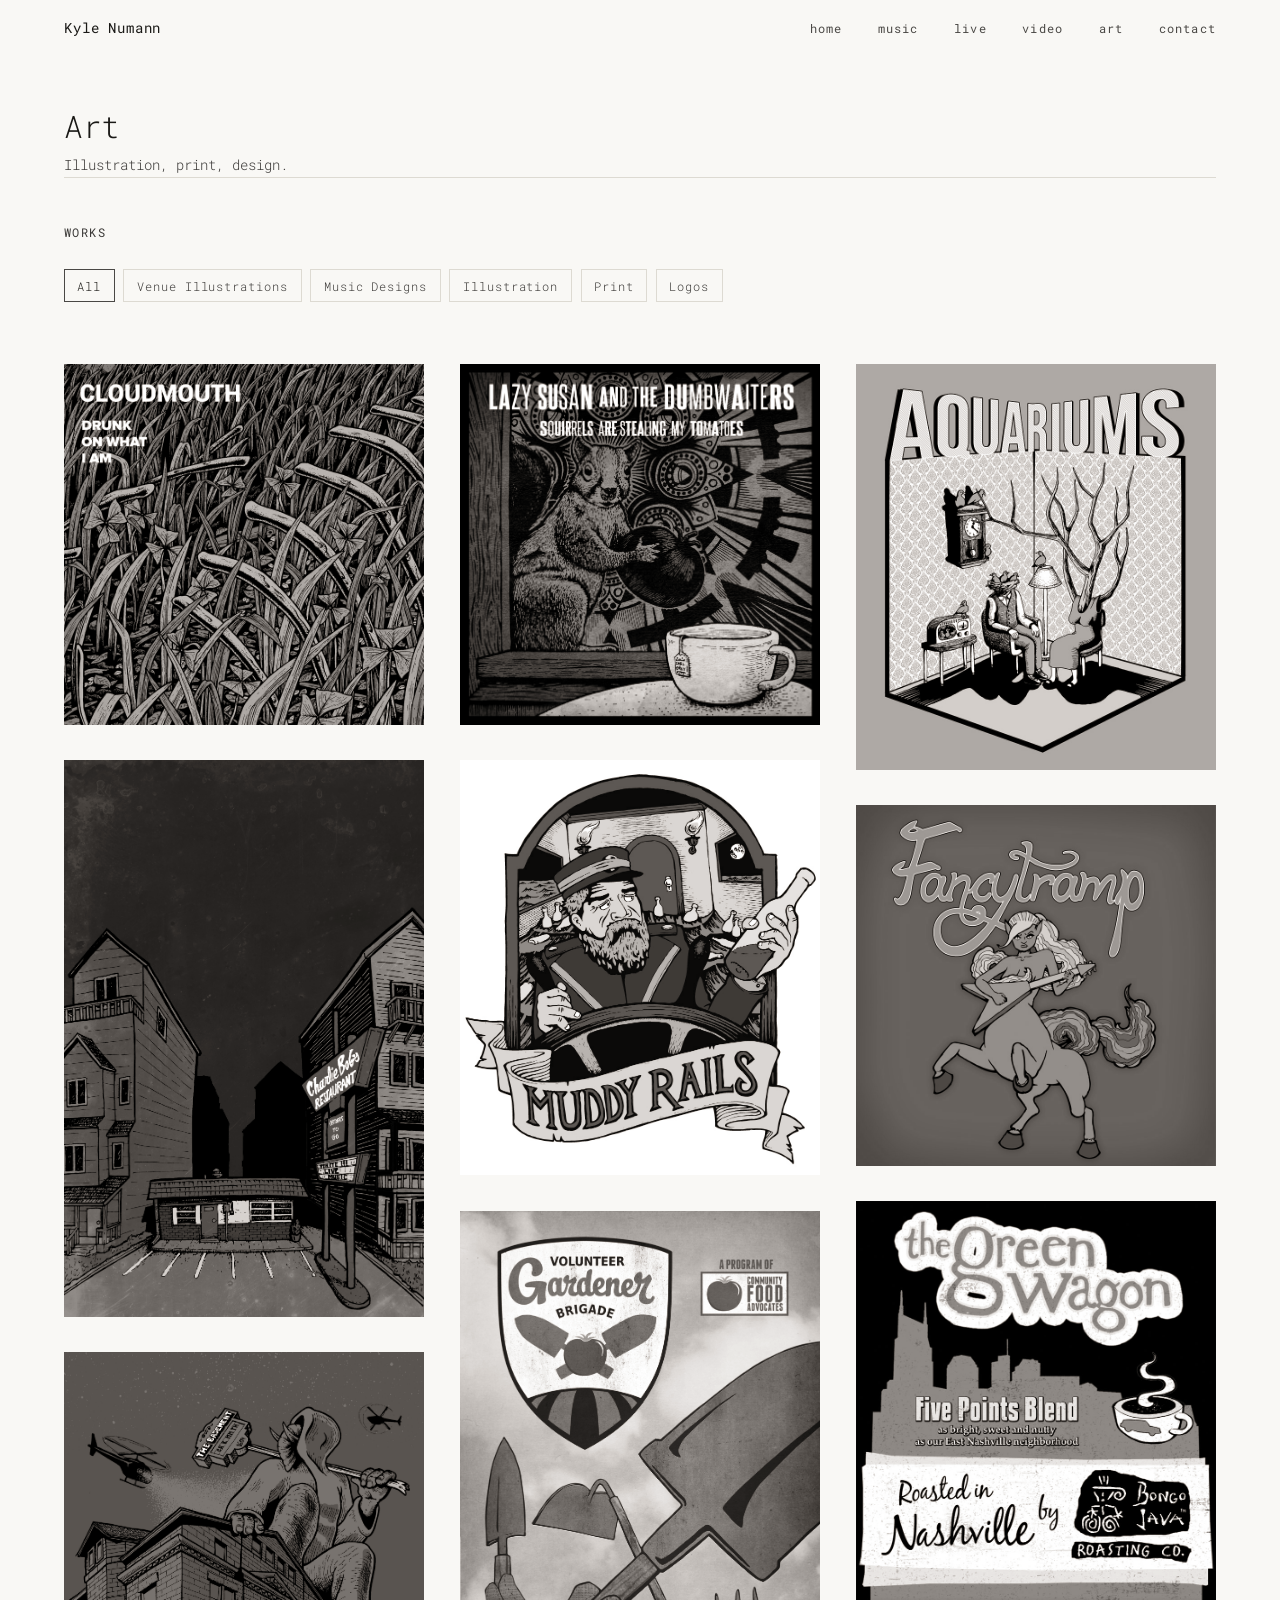
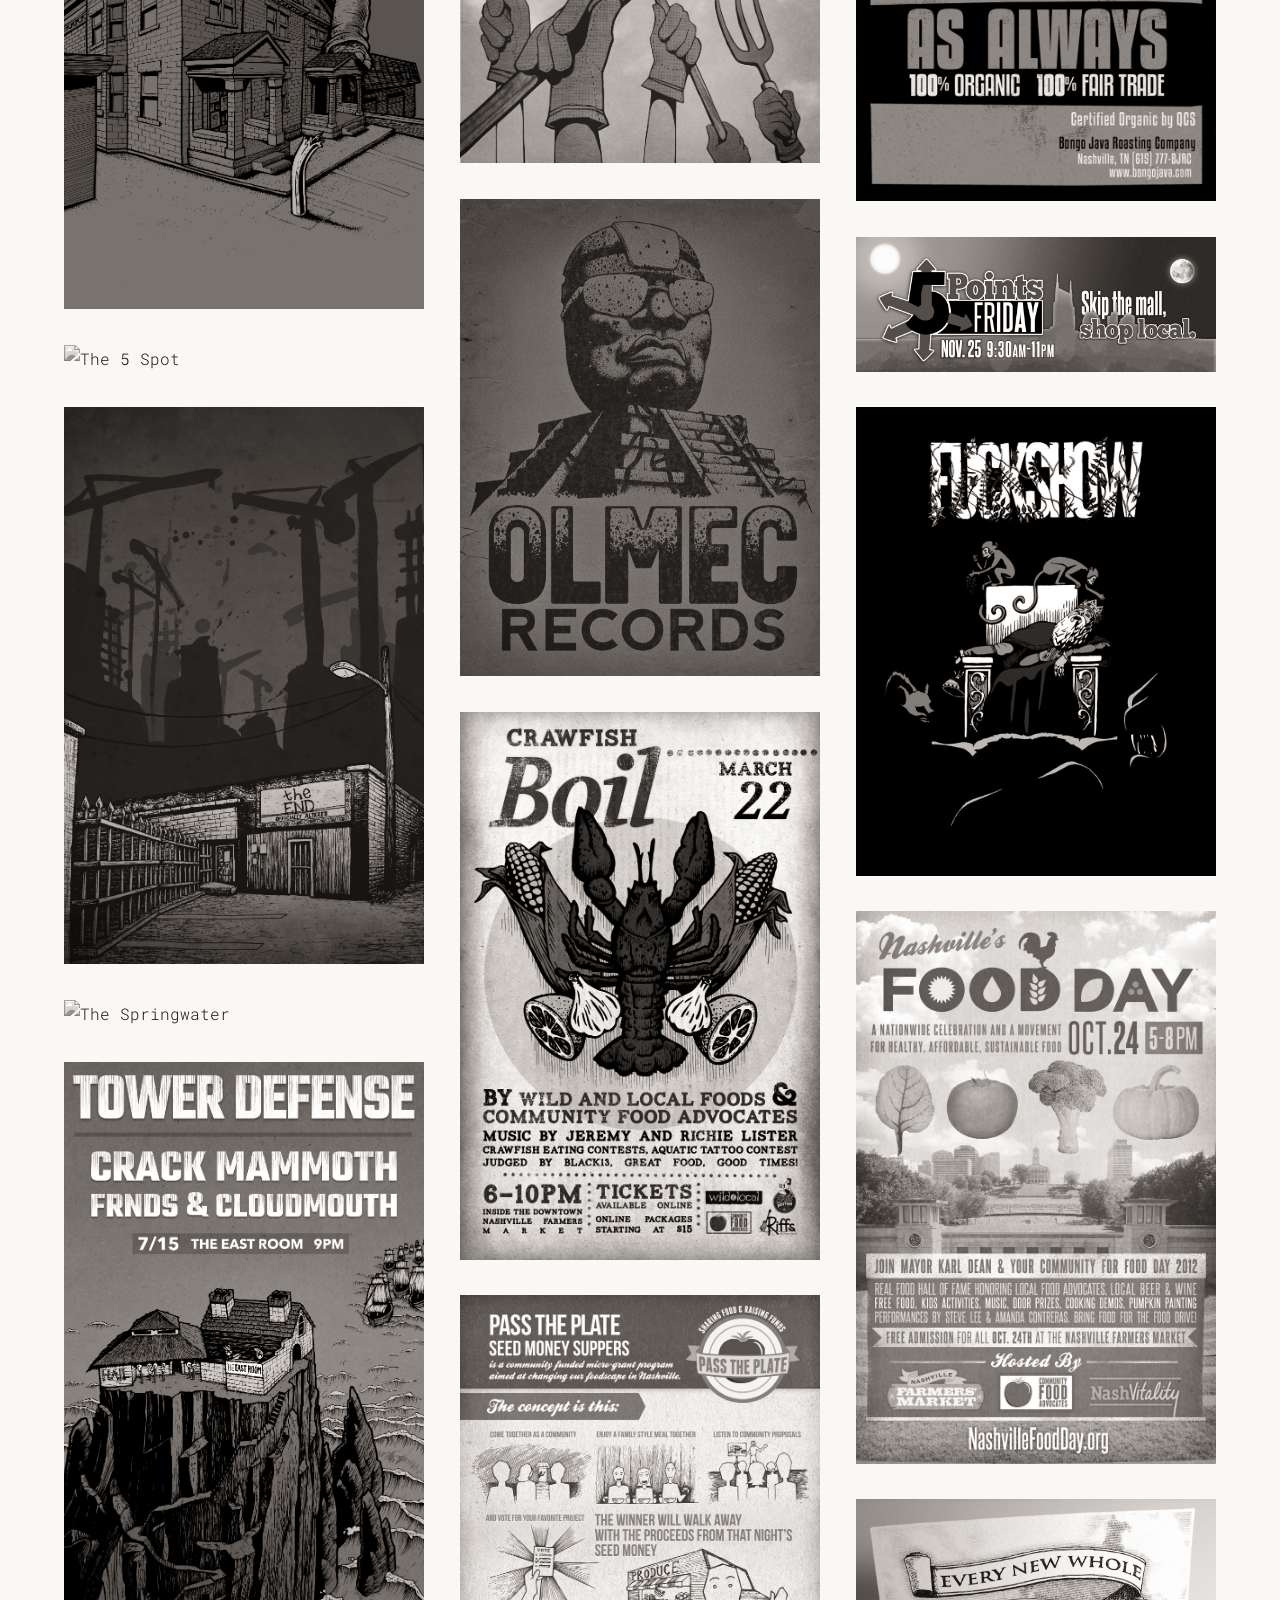
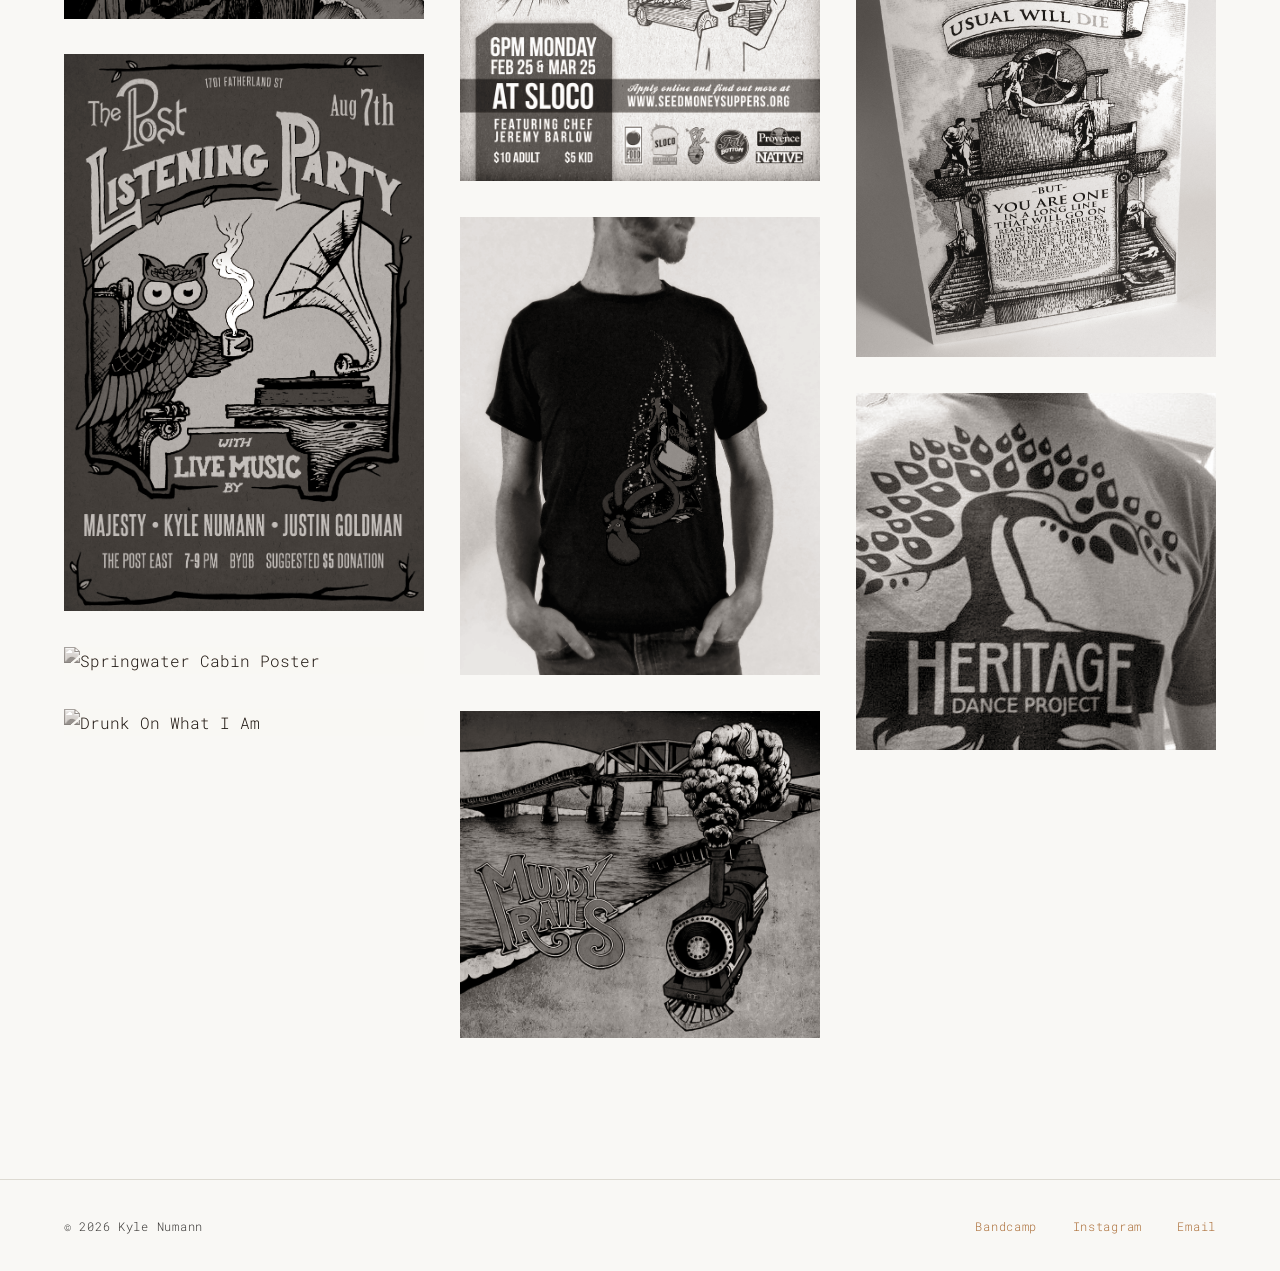
==== commit 09309991: "add contact nav, release descriptions, dynamic homepage, animation tweaks - contact mailto link adde" ====
--- a/art/index.html
+++ b/art/index.html
@@ -13,10 +13,12 @@
     <div class="header-inner">
       <a href="../" class="site-logo">Kyle Numann</a>
       <nav class="site-nav" aria-label="Main navigation">
+        <a href="../">home</a>
         <a href="../music/">music</a>
         <a href="../live/">live</a>
         <a href="../video/">video</a>
         <a href="../art/">art</a>
+        <a href="mailto:kyle.numann@gmail.com">contact</a>
       </nav>
       <button class="nav-toggle" aria-label="Toggle navigation" aria-expanded="false">
         <span></span>
@@ -29,7 +31,7 @@
 
       <div class="page-header">
         <h1>Art</h1>
-        <p class="intro">Illustration, print, design. 2012–present.</p>
+        <p class="intro">Illustration, print, design.</p>
       </div>
 
       <!-- Art Grid -->
--- a/assets/css/main.css
+++ b/assets/css/main.css
@@ -104,6 +104,8 @@
   font-weight: 400;
   letter-spacing: 0.06em;
   color: var(--fg);
+  display: inline-block;
+  min-width: 10ch;
 }
 .site-logo:hover { color: var(--fg-dim); }
 
@@ -303,6 +305,13 @@
   font-size: var(--size-xs);
   color: var(--fg-faint);
   letter-spacing: 0.06em;
+  margin-bottom: 0.5rem;
+}
+.latest-release__desc {
+  font-size: var(--size-xs);
+  color: var(--fg-dim);
+  line-height: 1.4;
+  max-width: 50em;
   margin-bottom: 1.25rem;
 }
 .latest-release__embed {
@@ -344,6 +353,14 @@
   font-size: var(--size-xs);
   color: var(--fg-faint);
   margin-top: 0.1rem;
+}
+.row-item__desc {
+  display: block;
+  font-size: var(--size-xs);
+  color: var(--fg-dim);
+  margin-top: 0.25rem;
+  line-height: 1.4;
+  max-width: 50em;
 }
 .row-item__tag {
   font-size: var(--size-xs);
@@ -388,7 +405,7 @@
   grid-template-columns: 4.5rem 1fr auto;
   align-items: center;
   gap: 0 1.25rem;
-  padding-block: 0.75rem;
+  padding-block: 0.95rem;
   border-bottom: 1px solid var(--rule);
   font-size: var(--size-sm);
 }
@@ -421,6 +438,14 @@
   font-size: var(--size-xs);
   color: var(--fg-faint);
   margin-top: 0.1rem;
+}
+.release-item__desc {
+  display: block;
+  font-size: var(--size-xs);
+  color: var(--fg-dim);
+  margin-top: 0.35rem;
+  line-height: 1.4;
+  max-width: 50em;
 }
 .release-item__type {
   font-size: var(--size-xs);
